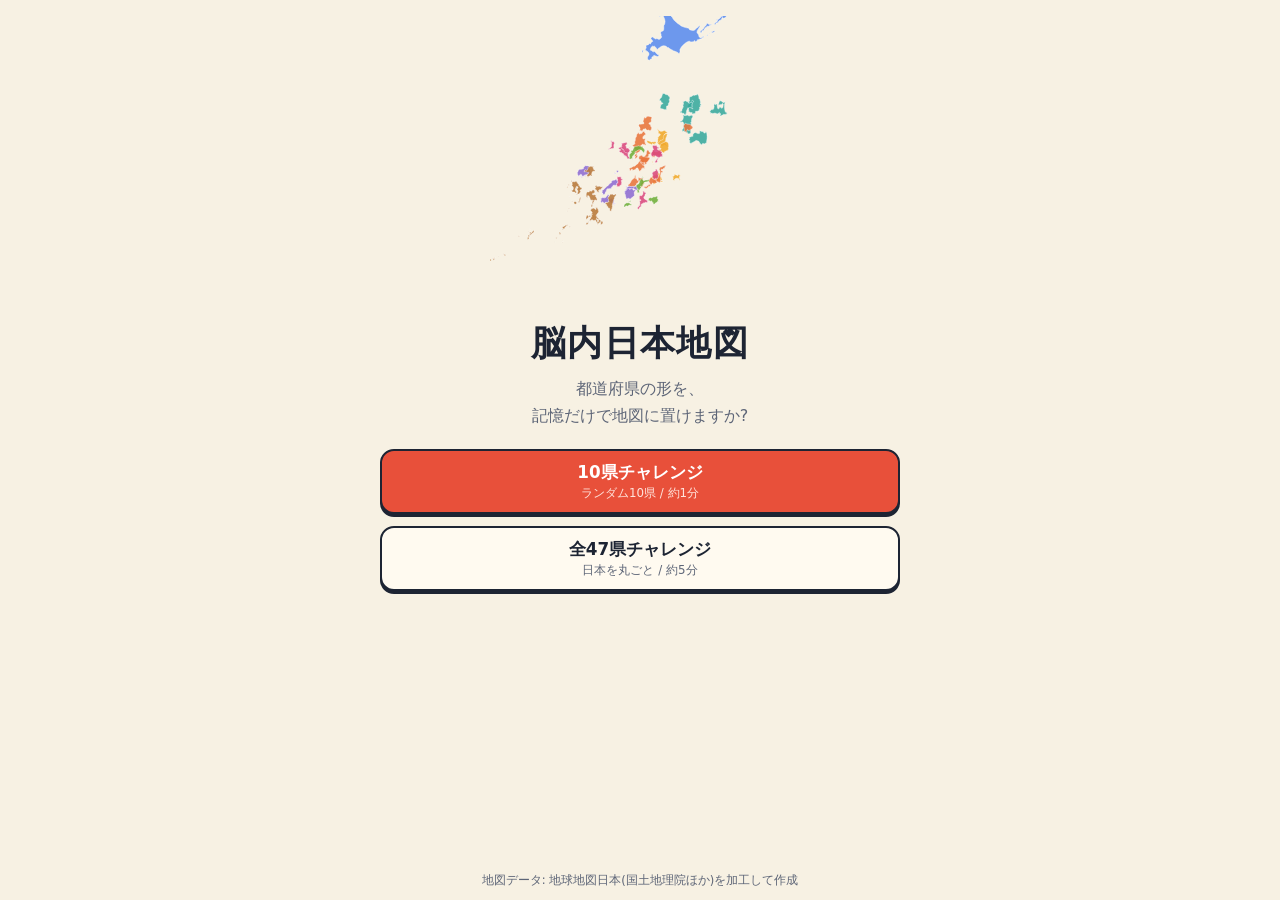
==== index.html @ c5d02564 "Add loupe, zoom button and wide-screen layout so small prefectures are easier to place Co-Authored-B" ====
<!doctype html>
<html lang="ja">
<head>
<meta charset="utf-8">
<meta name="viewport" content="width=device-width, initial-scale=1, viewport-fit=cover">
<title>脳内日本地図 | 都道府県、記憶だけで置けますか?</title>
<meta name="description" content="47都道府県のピースを、記憶だけで日本地図に置いていく無料ゲーム。あなたの脳内の日本は、どれくらいズレている?">
<meta name="theme-color" content="#f7f1e3">
<meta property="og:type" content="website">
<meta property="og:title" content="脳内日本地図">
<meta property="og:description" content="都道府県を、記憶だけで地図に置けますか? あなたの脳内の日本は、どれくらいズレている?">
<meta property="og:image" content="https://yuchin0809.github.io/nounai-map/ogp.png">
<meta property="og:url" content="https://yuchin0809.github.io/nounai-map/">
<meta name="twitter:card" content="summary_large_image">
<link rel="icon" href="data:image/svg+xml,%3Csvg xmlns='http://www.w3.org/2000/svg' viewBox='0 0 32 32'%3E%3Crect width='32' height='32' rx='7' fill='%23e8503a'/%3E%3Cpath d='M20 4l5 3-2 6-3 3 1 5-4 7-3-4 2-5-3-4 3-4z' fill='%23fff'/%3E%3C/svg%3E">
<link rel="stylesheet" href="css/style.css">
</head>
<body>
<main id="app">

  <section id="screen-start" class="screen">
    <svg id="hero" aria-hidden="true"></svg>
    <h1>脳内日本地図</h1>
    <p class="lead">都道府県の形を、<br>記憶だけで地図に置けますか?</p>
    <div class="modes">
      <button class="btn primary" data-mode="10">10県チャレンジ<small>ランダム10県 / 約1分</small></button>
      <button class="btn" data-mode="47">全47県チャレンジ<small>日本を丸ごと / 約5分</small></button>
    </div>
    <p id="best" class="best"></p>
    <p class="credit">地図データ: 地球地図日本(国土地理院ほか)を加工して作成</p>
  </section>

  <section id="screen-stage" class="screen" hidden>
    <header class="hud" id="hud-play">
      <span class="hud-progress" id="hud-progress"></span>
      <span class="hud-label">置く県</span>
      <strong class="hud-name" id="hud-name"></strong>
    </header>
    <header class="hud" id="hud-result" hidden>
      <span class="hud-label" id="result-mode"></span>
      <strong class="hud-name" id="result-rank"></strong>
    </header>

    <div class="board-wrap">
      <svg id="board" role="img" aria-label="日本地図"></svg>
      <div id="loupe" hidden aria-hidden="true">
        <svg id="loupe-svg"><use href="#world"/></svg>
      </div>
    </div>

    <div id="panel-play" class="panel">
      <p class="hint">どこをドラッグしても県が動きます。小さいときは「拡大」</p>
      <div class="panel-row">
        <button id="btn-zoom" class="btn">拡大</button>
        <button id="btn-place" class="btn primary">ここに置く</button>
      </div>
    </div>

    <div id="panel-result" class="panel" hidden>
      <div class="score"><span id="score-num">0</span><span class="score-unit">点</span></div>
      <p id="score-worst" class="worst"></p>
      <div class="result-actions">
        <button id="btn-share" class="btn primary wide">結果をシェアする</button>
        <button id="btn-answer" class="btn wide">答え合わせ</button>
        <div class="row">
          <button id="btn-retry" class="btn">もう一回</button>
          <button id="btn-home" class="btn">モード選択へ</button>
        </div>
      </div>
    </div>
  </section>

</main>

<dialog id="dlg-share">
  <img id="share-img" alt="シェア用の結果画像">
  <p class="note">画像を保存して投稿に添付すると、結果がそのまま伝わります。</p>
  <div class="dlg-actions">
    <button id="btn-native" class="btn primary wide" hidden>画像つきで共有</button>
    <button id="btn-x" class="btn wide">Xに投稿する(文章のみ)</button>
    <a id="btn-save" class="btn wide" download="nainichizu.png">画像を保存</a>
    <button id="btn-close" class="btn ghost wide">閉じる</button>
  </div>
</dialog>

<script src="js/data.js"></script>
<script src="js/app.js"></script>
</body>
</html>
---- css/style.css ----
:root {
  --bg: #f7f1e3;
  --ink: #1d2433;
  --sub: #5d6577;
  --accent: #e8503a;
  --line: #d9d0ba;
  --card: #fffaf0;
  --r0: #5b8def; /* 北海道 */
  --r1: #38a89d; /* 東北 */
  --r2: #f0a92b; /* 関東 */
  --r3: #e8743b; /* 中部 */
  --r4: #d9487d; /* 近畿 */
  --r5: #8d6bd1; /* 中国 */
  --r6: #6fae3a; /* 四国 */
  --r7: #b8793a; /* 九州・沖縄 */
}

* { box-sizing: border-box; }

html, body { margin: 0; height: 100%; }

body {
  background: var(--bg);
  color: var(--ink);
  font-family: "Hiragino Sans", "Hiragino Kaku Gothic ProN", "Noto Sans JP", "Yu Gothic", Meiryo, system-ui, sans-serif;
  -webkit-tap-highlight-color: transparent;
  overscroll-behavior: none;
}

#app {
  max-width: 560px;
  margin: 0 auto;
  min-height: 100dvh;
  padding: 12px 10px calc(12px + env(safe-area-inset-bottom));
  display: flex;
  flex-direction: column;
}

.screen { flex: 1; display: flex; flex-direction: column; align-items: center; }
[hidden] { display: none !important; }

/* ---------- スタート画面 ---------- */
#hero { width: min(78vw, 300px); aspect-ratio: 1; margin-top: 4px; }
h1 { margin: 4px 0 0; font-size: 2.2rem; letter-spacing: .04em; }
.lead { margin: 8px 0 20px; text-align: center; line-height: 1.7; color: var(--sub); }
.modes { width: 100%; display: grid; gap: 12px; }
.best { margin: 14px 0 0; min-height: 1.4em; font-size: .9rem; color: var(--sub); text-align: center; }
.credit { margin: auto 0 0; padding-top: 20px; font-size: .72rem; color: var(--sub); text-align: center; }

/* ---------- ボタン ---------- */
.btn {
  appearance: none;
  display: inline-flex; flex-direction: column; align-items: center; justify-content: center;
  gap: 2px;
  min-height: 52px;
  padding: 10px 18px;
  border: 2px solid var(--ink);
  border-radius: 14px;
  background: var(--card);
  color: var(--ink);
  font: inherit; font-size: 1.05rem; font-weight: 700;
  text-decoration: none;
  cursor: pointer;
  box-shadow: 0 3px 0 var(--ink);
  transition: transform .08s, box-shadow .08s;
}
.btn small { font-size: .74rem; font-weight: 500; color: var(--sub); }
.btn:active { transform: translateY(3px); box-shadow: 0 0 0 var(--ink); }
.btn.primary { background: var(--accent); color: #fff; }
.btn.primary small { color: #ffe3dc; }
.btn.ghost { border-color: transparent; box-shadow: none; background: transparent; color: var(--sub); }
.btn.wide { width: 100%; }
.row { display: grid; grid-template-columns: 1fr 1fr; gap: 10px; width: 100%; }

/* ---------- ステージ ---------- */
.hud {
  width: 100%; min-height: 44px;
  display: flex; align-items: baseline; gap: 10px;
}
.hud-progress {
  padding: 2px 10px; border-radius: 999px;
  background: var(--ink); color: #fff; font-size: .8rem; font-weight: 700;
}
.hud-label { color: var(--sub); font-size: .85rem; white-space: nowrap; }
.hud-name { font-size: 1.7rem; line-height: 1.2; }
#hud-result { flex-wrap: wrap; row-gap: 0; }
#hud-result .hud-name { font-size: 1.5rem; white-space: nowrap; }

.board-wrap { position: relative; width: 100%; }

#board {
  width: 100%;
  height: auto;
  max-height: calc(100dvh - 230px);
  touch-action: none;
  user-select: none; -webkit-user-select: none;
  cursor: grab;
}
#board:active { cursor: grabbing; }

.panel { width: 100%; margin-top: auto; padding-top: 8px; text-align: center; }
.hint { margin: 0 0 8px; font-size: .8rem; color: var(--sub); }
.panel-row { display: grid; grid-template-columns: 132px 1fr; gap: 10px; }
.panel-row .btn { white-space: nowrap; }

/* ---------- ルーペ ---------- */
#loupe {
  --loupe: 124px;
  position: absolute; left: 0; top: 0;
  width: var(--loupe); height: var(--loupe);
  border: 3px solid var(--ink); border-radius: 50%;
  background: #fffdf6; overflow: hidden;
  box-shadow: 0 4px 12px rgba(0, 0, 0, .3);
  pointer-events: none;
  transition: transform .15s;
}
#loupe-svg { display: block; width: 100%; height: 100%; }
#loupe::before, #loupe::after {
  content: ''; position: absolute; left: 50%; top: 50%;
  background: rgba(232, 80, 58, .9); transform: translate(-50%, -50%);
}
#loupe::before { width: 18px; height: 2px; }
#loupe::after { width: 2px; height: 18px; }

.score { display: flex; justify-content: center; align-items: baseline; gap: 4px; }
#score-num { font-size: 3.4rem; font-weight: 800; line-height: 1; color: var(--accent); font-variant-numeric: tabular-nums; }
.score-unit { font-size: 1.2rem; font-weight: 700; }
.worst { margin: 6px 0 12px; font-size: .9rem; color: var(--sub); line-height: 1.7; display: flex; flex-wrap: wrap; justify-content: center; gap: 0 14px; }
.worst span { white-space: nowrap; }
.result-actions { display: grid; gap: 10px; }

/* ---------- 地図 ---------- */
.frame { fill: #fffdf6; stroke: var(--line); stroke-width: 3; }
.grid { stroke: #ece3cc; stroke-width: 1.5; }
.tray { fill: #efe7d1; }
.tray-label { fill: #a79d82; font-size: 26px; font-weight: 700; text-anchor: middle; }

.piece { stroke: #fff; stroke-width: 1.6; stroke-linejoin: round; fill-opacity: .88; fill-rule: evenodd; }
.piece.r0 { fill: var(--r0); } .piece.r1 { fill: var(--r1); } .piece.r2 { fill: var(--r2); } .piece.r3 { fill: var(--r3); }
.piece.r4 { fill: var(--r4); } .piece.r5 { fill: var(--r5); } .piece.r6 { fill: var(--r6); } .piece.r7 { fill: var(--r7); }
.anchor .piece { fill: #8b93a5; }
.current .piece { stroke: var(--ink); stroke-width: 3; fill-opacity: 1; filter: drop-shadow(0 4px 5px rgba(0, 0, 0, .35)); }

.anchor-mark circle { fill: none; stroke: var(--accent); stroke-width: 3.5; stroke-dasharray: 7 5; }
.anchor-mark text { fill: var(--ink); font-size: 27px; font-weight: 800; text-anchor: middle; paint-order: stroke; stroke: #fffdf6; stroke-width: 7px; stroke-linejoin: round; }

.silhouette { fill: #ebe4d0; stroke: #fffdf6; stroke-width: 1.4; fill-rule: evenodd; }
.ghost { fill: none; stroke: var(--ink); stroke-width: 1.8; stroke-dasharray: 6 5; opacity: .55; fill-rule: evenodd; }
.miss { stroke: var(--accent); stroke-width: 3; stroke-linecap: round; }
.miss-dot { fill: var(--accent); }
.fade { transition: opacity .3s; }

/* ---------- シェアダイアログ ---------- */
dialog {
  width: min(92vw, 520px);
  padding: 14px;
  border: 2px solid var(--ink);
  border-radius: 18px;
  background: var(--bg);
  color: var(--ink);
}
dialog::backdrop { background: rgba(20, 24, 36, .55); }
#share-img { width: 100%; height: auto; border-radius: 10px; border: 1px solid var(--line); display: block; }
.note { margin: 10px 0; font-size: .8rem; color: var(--sub); line-height: 1.6; }
.dlg-actions { display: grid; gap: 10px; }

@media (min-width: 700px) {
  #board { max-height: calc(100dvh - 250px); }
}

/* ---------- 横長の画面(PCなど): 左に盤面、右に操作 ---------- */
#screen-start { width: 100%; max-width: 520px; margin: 0 auto; }

body.wide #app { max-width: 1320px; }
body.wide #screen-stage {
  display: grid;
  grid-template-columns: minmax(0, 1fr) 300px;
  grid-template-rows: auto 1fr;
  grid-template-areas: "board hud" "board panel";
  column-gap: 24px;
  align-items: start;
}
body.wide .board-wrap { grid-area: board; }
body.wide #hud-play, body.wide #hud-result { grid-area: hud; flex-wrap: wrap; }
body.wide .panel { grid-area: panel; margin-top: 0; padding-top: 0; }
body.wide #board { max-height: calc(100dvh - 24px); }
body.wide #loupe { --loupe: 180px; }
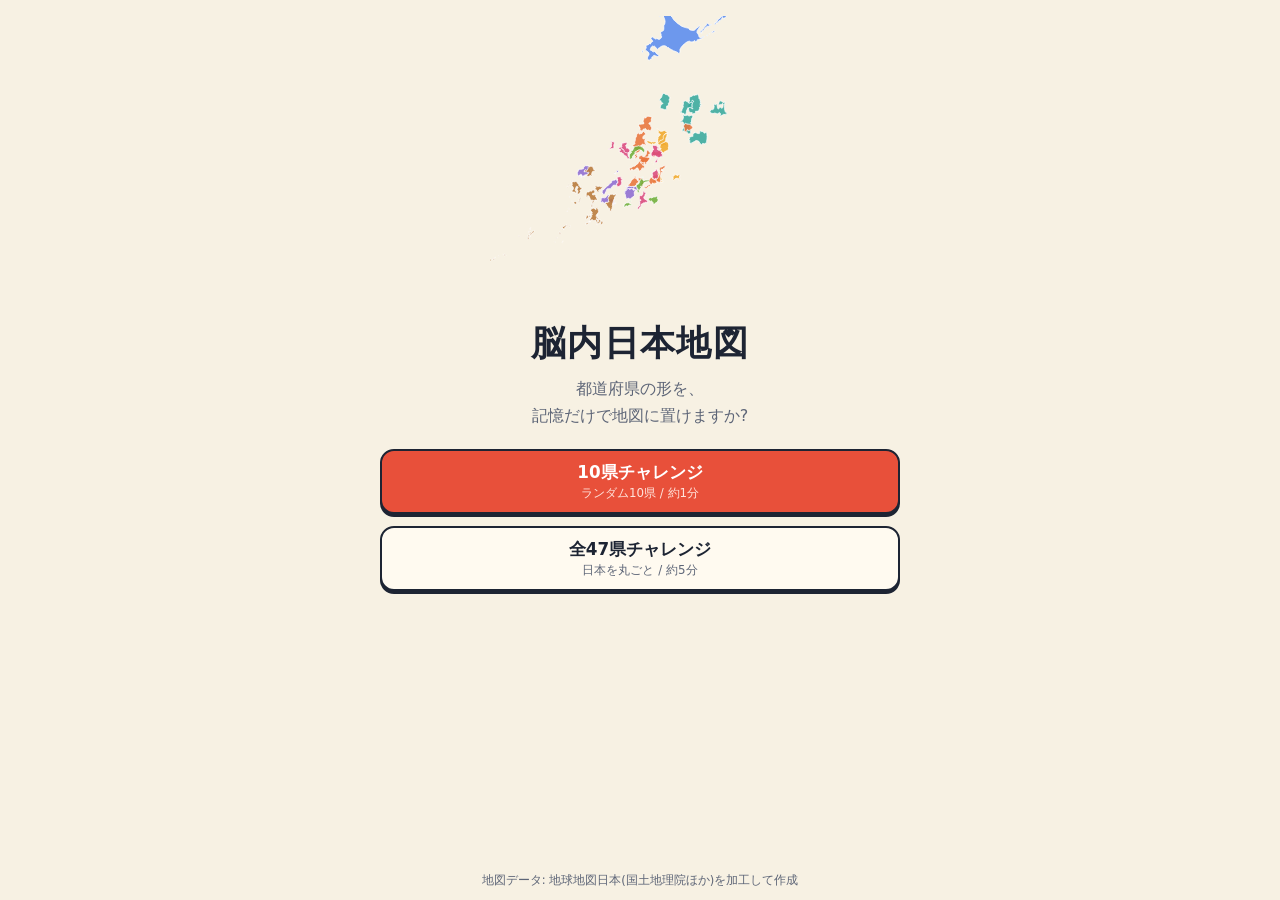
==== commit 808e7eaa: "Add two-finger pinch zoom/pan on the map; keep outlines thin when zoomed Co-Authored-By: Claude Sonn" ====
--- a/index.html
+++ b/index.html
@@ -13,7 +13,7 @@
 <meta property="og:url" content="https://yuchin0809.github.io/nounai-map/">
 <meta name="twitter:card" content="summary_large_image">
 <link rel="icon" href="data:image/svg+xml,%3Csvg xmlns='http://www.w3.org/2000/svg' viewBox='0 0 32 32'%3E%3Crect width='32' height='32' rx='7' fill='%23e8503a'/%3E%3Cpath d='M20 4l5 3-2 6-3 3 1 5-4 7-3-4 2-5-3-4 3-4z' fill='%23fff'/%3E%3C/svg%3E">
-<link rel="stylesheet" href="css/style.css">
+<link rel="stylesheet" href="css/style.css?v=6">
 </head>
 <body>
 <main id="app">
@@ -49,7 +49,7 @@
     </div>
 
     <div id="panel-play" class="panel">
-      <p class="hint">どこをドラッグしても県が動きます。小さいときは「拡大」</p>
+      <p class="hint">ドラッグで県が動きます。2本指で拡大・移動もできます</p>
       <div class="panel-row">
         <button id="btn-zoom" class="btn">拡大</button>
         <button id="btn-place" class="btn primary">ここに置く</button>
@@ -83,7 +83,7 @@
   </div>
 </dialog>
 
-<script src="js/data.js"></script>
-<script src="js/app.js"></script>
+<script src="js/data.js?v=6"></script>
+<script src="js/app.js?v=6"></script>
 </body>
 </html>
--- a/css/style.css
+++ b/css/style.css
@@ -89,9 +89,11 @@
 .board-wrap { position: relative; width: 100%; }
 
 #board {
-  width: 100%;
+  display: block;
+  /* 縦長画面: プレイ中と結果画面で盤面の幅(=地図の倍率)を同じにする */
+  width: min(100%, calc((100dvh - 190px) * var(--aspect, .79)));
   height: auto;
-  max-height: calc(100dvh - 230px);
+  margin: 0 auto;
   touch-action: none;
   user-select: none; -webkit-user-select: none;
   cursor: grab;
@@ -135,15 +137,17 @@
 .tray { fill: #efe7d1; }
 .tray-label { fill: #a79d82; font-size: 26px; font-weight: 700; text-anchor: middle; }
 
-.piece { stroke: #fff; stroke-width: 1.6; stroke-linejoin: round; fill-opacity: .88; fill-rule: evenodd; }
+/* 輪郭線は、拡大しても画面上で同じ太さにする */
+.piece { stroke: #fff; stroke-width: .8px; vector-effect: non-scaling-stroke; stroke-linejoin: round; fill-opacity: .88; fill-rule: evenodd; }
 .piece.r0 { fill: var(--r0); } .piece.r1 { fill: var(--r1); } .piece.r2 { fill: var(--r2); } .piece.r3 { fill: var(--r3); }
 .piece.r4 { fill: var(--r4); } .piece.r5 { fill: var(--r5); } .piece.r6 { fill: var(--r6); } .piece.r7 { fill: var(--r7); }
 .anchor .piece { fill: #8b93a5; }
-.current .piece { stroke: var(--ink); stroke-width: 3; fill-opacity: 1; filter: drop-shadow(0 4px 5px rgba(0, 0, 0, .35)); }
+.current .piece { stroke: var(--ink); stroke-width: 1.6px; fill-opacity: 1; filter: drop-shadow(0 4px 5px rgba(0, 0, 0, .35)); }
 
 .anchor-mark circle { fill: none; stroke: var(--accent); stroke-width: 3.5; stroke-dasharray: 7 5; }
 .anchor-mark text { fill: var(--ink); font-size: 27px; font-weight: 800; text-anchor: middle; paint-order: stroke; stroke: #fffdf6; stroke-width: 7px; stroke-linejoin: round; }
 
+.zoomed .anchor-mark text { display: none; }
 .silhouette { fill: #ebe4d0; stroke: #fffdf6; stroke-width: 1.4; fill-rule: evenodd; }
 .ghost { fill: none; stroke: var(--ink); stroke-width: 1.8; stroke-dasharray: 6 5; opacity: .55; fill-rule: evenodd; }
 .miss { stroke: var(--accent); stroke-width: 3; stroke-linecap: round; }
@@ -164,9 +168,6 @@
 .note { margin: 10px 0; font-size: .8rem; color: var(--sub); line-height: 1.6; }
 .dlg-actions { display: grid; gap: 10px; }
 
-@media (min-width: 700px) {
-  #board { max-height: calc(100dvh - 250px); }
-}
 
 /* ---------- 横長の画面(PCなど): 左に盤面、右に操作 ---------- */
 #screen-start { width: 100%; max-width: 520px; margin: 0 auto; }
@@ -183,5 +184,5 @@
 body.wide .board-wrap { grid-area: board; }
 body.wide #hud-play, body.wide #hud-result { grid-area: hud; flex-wrap: wrap; }
 body.wide .panel { grid-area: panel; margin-top: 0; padding-top: 0; }
-body.wide #board { max-height: calc(100dvh - 24px); }
+body.wide #board { width: 100%; max-height: calc(100dvh - 24px); margin: 0; }
 body.wide #loupe { --loupe: 180px; }
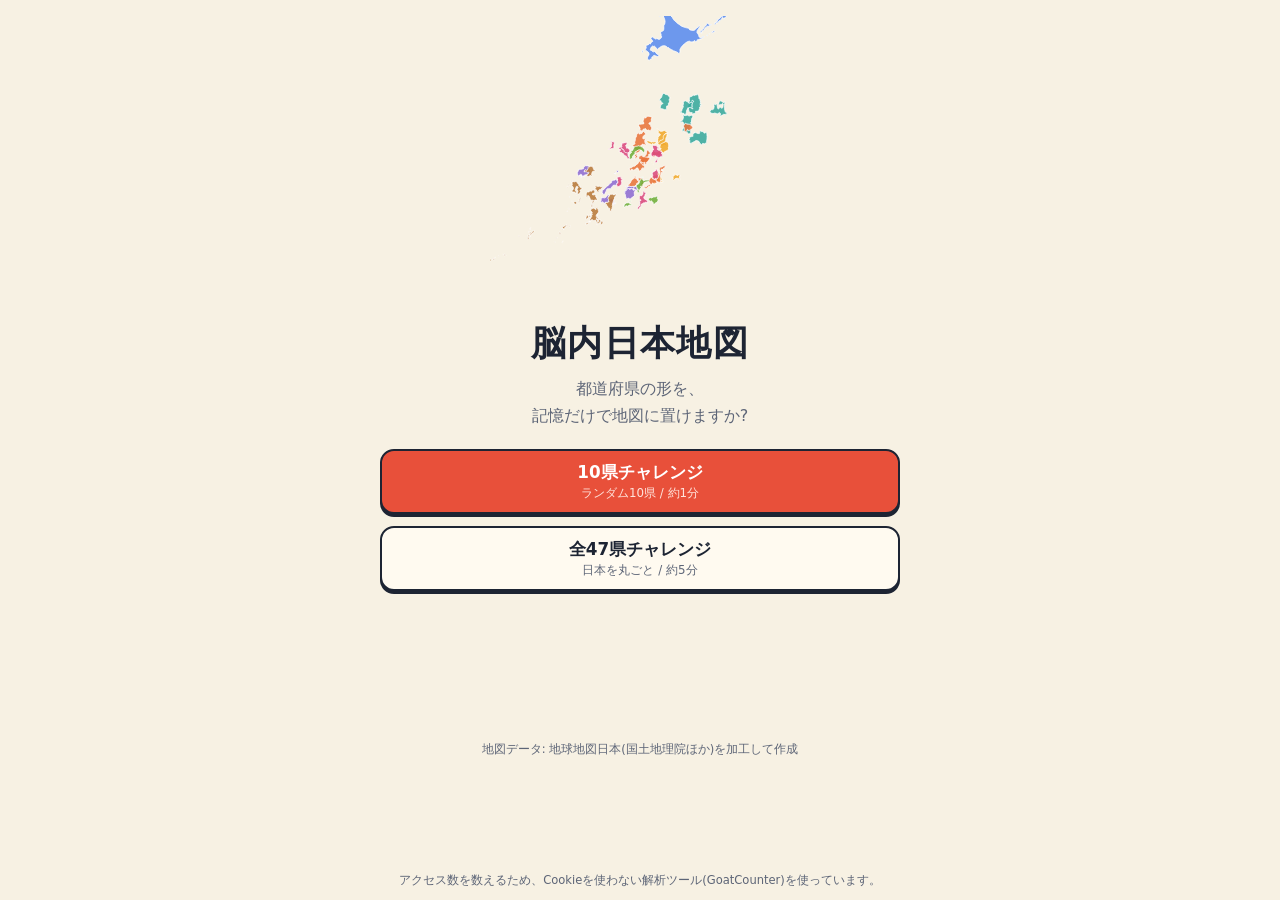
==== commit 7b029ce2: "Add GoatCounter page-view and event counting (counts only, no cookies) Co-Authored-By: Claude Sonnet" ====
--- a/index.html
+++ b/index.html
@@ -13,7 +13,7 @@
 <meta property="og:url" content="https://yuchin0809.github.io/nounai-map/">
 <meta name="twitter:card" content="summary_large_image">
 <link rel="icon" href="data:image/svg+xml,%3Csvg xmlns='http://www.w3.org/2000/svg' viewBox='0 0 32 32'%3E%3Crect width='32' height='32' rx='7' fill='%23e8503a'/%3E%3Cpath d='M20 4l5 3-2 6-3 3 1 5-4 7-3-4 2-5-3-4 3-4z' fill='%23fff'/%3E%3C/svg%3E">
-<link rel="stylesheet" href="css/style.css?v=6">
+<link rel="stylesheet" href="css/style.css?v=11">
 </head>
 <body>
 <main id="app">
@@ -28,6 +28,7 @@
     </div>
     <p id="best" class="best"></p>
     <p class="credit">地図データ: 地球地図日本(国土地理院ほか)を加工して作成</p>
+    <p class="credit">アクセス数を数えるため、Cookieを使わない解析ツール(GoatCounter)を使っています。</p>
   </section>
 
   <section id="screen-stage" class="screen" hidden>
@@ -83,7 +84,8 @@
   </div>
 </dialog>
 
-<script src="js/data.js?v=6"></script>
-<script src="js/app.js?v=6"></script>
+<script src="js/data.js?v=11"></script>
+<script src="js/app.js?v=11"></script>
+<script data-goatcounter="https://yuchin.goatcounter.com/count" async src="https://gc.zgo.at/count.js"></script>
 </body>
 </html>
--- a/css/style.css
+++ b/css/style.css
@@ -74,7 +74,7 @@
 
 /* ---------- ステージ ---------- */
 .hud {
-  width: 100%; min-height: 44px;
+  width: 100%; min-height: 56px;   /* 称号が長くて2行になっても、地図の位置が動かないようにする */
   display: flex; align-items: baseline; gap: 10px;
 }
 .hud-progress {
